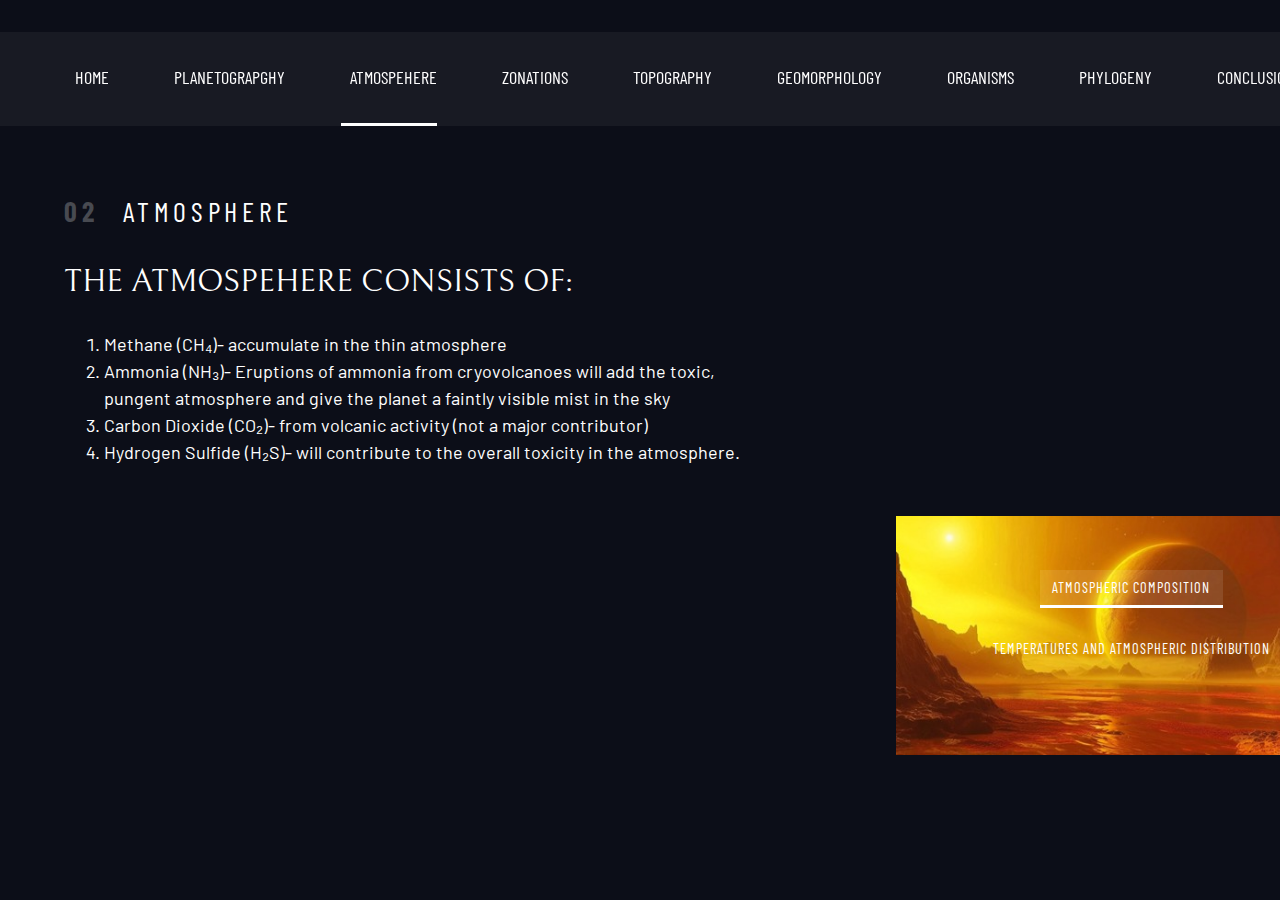
==== atmosphere.html @ d51cd340 "Final Commit" ====
<!DOCTYPE html>
<html lang="en">
<head><link rel="stylesheet" href="https://cdnjs.cloudflare.com/ajax/libs/normalize/8.0.1/normalize.css">
  <meta charset="UTF-8">
  <meta name="viewport" content="width=device-width, initial-scale=1.0">

  <link rel="icon" type="image/png" sizes="32x32" href="./assets/favicon-32x32.png">
  <!-- Google fonts -->
  <link rel="preconnect" href="https://fonts.googleapis.com">
  <link rel="preconnect" href="https://fonts.gstatic.com" crossorigin>
  <link href="https://fonts.googleapis.com/css2?family=Barlow+Condensed:wght@400;700&family=Bellefair&family=Barlow:wght@400;700&display=swap"
      rel="stylesheet">
      
  <!-- Our custom CSS -->
  <link rel="stylesheet" href="index.css">
  <title>Frontend Mentor | Space tourism website</title>
  <script src="navigation.js" defer></script>
  <script src="tabs.js" defer></script>
</head>

<body class="destination">
  <a class="skip-to-content" href="#main">Skip to content</a>
  <header class="primary-header flex">
    <!-- <div>
      <img src="./assets/shared/logo.svg" alt="space tourism logo" class="logo">
    </div> -->
    <button class="mobile-nav-toggle" aria-controls="primary-navigation"><span class="sr-only" aria-expanded="false">Menu</span></button>
    <nav>
        <ul id="primary-navigation" data-visible="false" class="primary-navigation underline-indicators flex">
          <li><a class="ff-sans-cond uppercase text-white letter-spacing-0" href="index.html"><span aria-hidden="true"></span>Home</a></li>
          <li><a class="ff-sans-cond uppercase text-white letter-spacing-0" href="planetography.html"><span aria-hidden="true"></span>Planetograpghy</a></li>
          <li class="active"><a class="ff-sans-cond uppercase text-white letter-spacing-0" href="atmosphere.html"><span aria-hidden="true"></span>Atmospehere</a></li>
          <li><a class="ff-sans-cond uppercase text-white letter-spacing-0" href="zonation.html"><span aria-hidden="true"></span>Zonations</a></li>
          <li><a class="ff-sans-cond uppercase text-white letter-spacing-0" href="topography.html"><span aria-hidden="true"></span>Topography</a></li>
          <li><a class="ff-sans-cond uppercase text-white letter-spacing-0" href="geomorphology.html"><span aria-hidden="true"></span>Geomorphology</a></li>
          <li><a class="ff-sans-cond uppercase text-white letter-spacing-0" href="organisms.html"><span aria-hidden="true"></span>Organisms</a></li>
          <li><a class="ff-sans-cond uppercase text-white letter-spacing-0" href="phylogeny.html"><span aria-hidden="true"></span>Phylogeny</a></li>
          <li><a class="ff-sans-cond uppercase text-white letter-spacing-0" href="conclusion.html"><span aria-hidden="true"></span>Conclusion</a>  
        </ul>
    </nav>
  </header>
  
  <main id="main" class="grid-container grid-container--destination flow">
    <h1 class="numbered-title"><span aria-hidden="true">02</span> ATMOSPHERE</h1>
    
    <picture id="moon-image">
      <source srcset="assets/destination/atmosphere.jpeg" type="image/jpeg">
      <img src="assets/destination/atmosphere.jpeg" alt="the moon">
    </picture>
    <picture hidden id="mars-image">
      <source srcset="assets/destination/atmosphere.jpeg" type="image/jpeg">
      <img src="assets/destination/atmosphere.jpeg" alt="the planet mars">
    </picture>
    <picture hidden id="europa-image">
      <source srcset="assets/destination/image-europa.webp" type="image/webp">
      <img src="assets/destination/image-europa.png" alt="the planet europa">
    </picture>
    <picture hidden id="titan-image">
      <source srcset="assets/destination/image-titan.webp" type="image/webp">
      <img src="assets/destination/image-titan.png" alt="the moon titan">
    </picture>
    <picture classs = "nebula-image" hidden id="carina-image">
      <img src="assets/destination/jwst-carina-nebula.jpg" alt="carina">
    </picture>
    
    
    <div class="tab-list underline-indicators flex" role="tablist" aria-label="destination list">
        <button aria-selected="true" role="tab" aria-controls="moon-tab" class="uppercase ff-sans-cond text-accent letter-spacing-2" tabindex="0" data-image="moon-image">Atmospheric Composition</button>
        <button aria-selected="false" role="tab" aria-controls="mars-tab" class="uppercase ff-sans-cond text-accent letter-spacing-2" tabindex="-1" data-image="mars-image">Temperatures and Atmospheric Distribution</button>
       <!-- <button aria-selected="false" role="tab" aria-controls="europa-tab" class="uppercase ff-sans-cond text-accent letter-spacing-2" tabindex="-1" data-image="europa-image">Europa</button>
        <button aria-selected="false" role="tab" aria-controls="titan-tab" class="uppercase ff-sans-cond text-accent letter-spacing-2" tabindex="-1" data-image="titan-image">Titan</button>
        <button aria-selected="false" role="tab" aria-controls="carina-tab" class="uppercase ff-sans-cond text-accent letter-spacing-2" tabindex="-1" data-image="carina-image">Carina</button>
        -->
    </div>

    <!-- The moon -->
    <article class="destination-info flow" id="moon-tab" tabindex="0" role="tabpanel">
      <h2 class="fs-600 uppercase ff-serif">The Atmospehere Consists of:</h2>

      <!-- <p>See our planet as you’ve never seen it before. A perfect relaxing trip away to help 
      regain perspective and come back refreshed. While you’re there, take in some history 
      by visiting the Luna 2 and Apollo 11 landing sites.</p> -->
      <ol>
        <li>Methane (CH₄)- accumulate in the thin atmosphere </li>
        <li>Ammonia (NH₃)- Eruptions of ammonia from cryovolcanoes will add the toxic, pungent atmosphere and give the planet a faintly visible mist in the sky</li>
        <li>Carbon Dioxide (CO₂)- from volcanic activity (not a major contributor)</li>
        <li>Hydrogen Sulfide (H₂S)- will contribute to the overall toxicity in the atmosphere. </li>
       </ol>
     <!-- <div class="destination-meta flex">
        <div>
          <h3 class="text-accent fs-200 uppercase">Avg. distance</h3>
          <p class="ff-serif uppercase">384,400 km</p>
        </div>
        <div>
          <h3 class="text-accent fs-200 uppercase">Est. travel time</h3>
          <p class="ff-serif uppercase">3 days</p>
        </div>
      </div>-->
    </article>
    
    <!-- Mars -->
    <article hidden class="destination-info flow" id="mars-tab" tabindex="0"  role="tabpanel">
      <h2 class="fs-500 uppercase ff-serif">Temperatures and distribution of atmosphere around the planet:</h2>

      <p>The atmosphere is thick and dense near the poles of the planet and it is comparatively thinner near the equator. Near the equator, the air currents are sluggish due to the planet’s low heat energy that leads to stagnant regions where toxic gasses can accumulate near the surface. The temperatures here are near 200 Celsius in the atmosphere. Near the poles, thick fogs and icy winds whip across the frozen oceans and snowstorms are frequent. Temperatures in the North pole are between -5 to 5 Celsius and in the South pole are between 0-2 Celsius.</p>
      
      <!--<div class="destination-meta flex">
        <div>
          <h3 class="text-accent fs-200 uppercase">Avg. distance</h3>
          <p class="ff-serif uppercase">225 mil. km</p>
        </div>
        <div>
          <h3 class="text-accent fs-200 uppercase">Est. travel time</h3>
          <p class="ff-serif uppercase">9 months</p>
        </div>
      </div> -->
    </article>
    
    <!-- Europa -->
    <article hidden class="destination-info flow" id="europa-tab" tabindex="0"  role="tabpanel">
      <h2 class="fs-800 uppercase ff-serif">Europa</h2>

      <p>The smallest of the four Galilean moons orbiting Jupiter, Europa is a 
  winter lover’s dream. With an icy surface, it’s perfect for a bit of 
  ice skating, curling, hockey, or simple relaxation in your snug 
  wintery cabin.</p>
      <div class="destination-meta flex">
        <div>
          <h3 class="text-accent fs-200 uppercase">Avg. distance</h3>
          <p class="ff-serif uppercase">628 mil. km</p>
        </div>
        <div>
          <h3 class="text-accent fs-200 uppercase">Est. travel time</h3>
          <p class="ff-serif uppercase">3 years</p>
        </div>
      </div>
    </article>
    
    <!-- Titan -->
    <article hidden class="destination-info flow" id="titan-tab" tabindex="0"  role="tabpanel">
      <h2 class="fs-800 uppercase ff-serif">Titan</h2>

      <p>The only moon known to have a dense atmosphere other than Earth, Titan 
  is a home away from home (just a few hundred degrees colder!). As a 
  bonus, you get striking views of the Rings of Saturn.</p>
      
      <div class="destination-meta flex">
        <div>
          <h3 class="text-accent fs-200 uppercase">Avg. distance</h3>
          <p class="ff-serif uppercase">1.6 bil. km</p>
        </div>
        <div>
          <h3 class="text-accent fs-200 uppercase">Est. travel time</h3>
          <p class="ff-serif uppercase">7 years</p>
        </div>
      </div>
    </article>

    <!-- Carina -->
    <article hidden class="destination-info flow" id="carina-tab" tabindex="0"  role="tabpanel">
      <h2 class="fs-800 uppercase ff-serif">Carina</h2>

      <p>The Carina Nebula itself was first observed from South Africa’s Cape of Good Hope. 
        Among the nebula’s many nicknames includes the Eta Argus Nebula, which references structures that English astronomer 
        James Dunlop and English astronomer John Herschel likened to the ship of the ancient Greek mythological hero Jason and his 
        team of argonauts.</p>
      
      <div class="destination-meta flex">
        <div>
          <h3 class="text-accent fs-200 uppercase">Avg. distance</h3>
          <p class="ff-serif uppercase">8500 Light years</p>
        </div>
        <div>
          <h3 class="text-accent fs-200 uppercase">Est. travel time</h3>
          <p class="ff-serif uppercase">forever</p>
        </div>
      </div>
      <h4>Wanna learn more about the Carina nebulae?</h4>
      <h2>Click here → <a class = "carina-link" href="http://theplanets.org/nebula-facts/carina-nebula/">Carina</a></h2>
      
    </article>

  </main>
  
<body>


  
</body>
</html>
---- index.css ----
/* ------------------------ */
/* Custom properties        */
/* ------------------------ */
:root {
    /* colors */
    --clr-dark: 230 35% 7%;
    --clr-light: 231 77% 90%;
    --clr-white: 0 0% 100%;
  
    /* font sizes */
    --fs-900: clamp(5rem, 8vw + 1rem, 9.375rem);
    --fs-800: 3.5rem;
    --fs-700: 1.5rem;
    --fs-600: 1rem;
    --fs-500: 1rem;
    --fs-400: 0.9375rem;
    --fs-300: 1rem;
    --fs-200: 0.875rem;
  
    /* font-families */
    --ff-serif: "Bellefair", serif;
    --ff-sans-cond: "Barlow Condensed", sans-serif;
    --ff-sans-normal: "Barlow", sans-serif;
  }
  
  @media (min-width: 35em) {
    :root {
      /* font sizes */
      --fs-800: 5rem;
      --fs-700: 2.5rem;
      --fs-600: 1.5rem;
      --fs-500: 1.25rem;
      --fs-400: 1rem;
    }
  }
  
  @media (min-width: 45em) {
    :root {
      /* font sizes */
      --fs-800: 6.25rem;
      --fs-700: 3.5rem;
      --fs-600: 2rem;
      --fs-500: 1.75rem;
      --fs-400: 1.125rem;
    }
  }
  
  /* ------------------------ */
  /* Reset                    */
  /* ------------------------ */
  
  /* https://piccalil.li/blog/a-modern-css-reset/ */
  
  /* Box sizing */
  *,
  *::before,
  *::after {
    box-sizing: border-box;
  }
  
  /* Reset margins */
  body,
  h1,
  h2,
  h3,
  h4,
  h5,
  p,
  figure,
  picture {
    margin: 0;
  }
  
  h1,
  h2,
  h3,
  h4,
  h5,
  h6,
  p {
    font-weight: 400;
  }
  
  /* set up the body */
  body {
    font-family: var(--ff-sans-normal);
    font-size: var(--fs-400);
    color: hsl(var(--clr-white));
    background-color: hsl(var(--clr-dark));
    line-height: 1.5;
    min-height: 100vh;
  
    display: grid;
    grid-template-rows: min-content 1fr;
  
    overflow-x: hidden;
  }
  
  /* make images easier to work with */
  img,
  picture {
    max-width: 100%;
    /* display: block; */ /* prevents the hidden attribute from working*/
  }
  
  img {
    display: block;
  }
  
  /* make forms easier to work with */
  input,
  button,
  textarea,
  select {
    font: inherit;
  }
  
  /* remove animation for people who've turned them off */
  @media (prefers-reduced-motion: reduce) {
    *,
    *::before,
    *::after {
      animation-duration: 0.01ms !important;
      animation-iteration-count: 1 !important;
      transition-duration: 0.01ms !important;
      scroll-behavior: auto !important;
    }
  }
  
  /* ------------------------ */
  /* Utility classes          */
  /* ------------------------ */
  
  /* general */
  
  .flex {
    display: flex;
    gap: var(--gap, 1rem);
  }
  
  .grid {
    display: grid;
    gap: var(--gap, 1rem);
  }
  
  .d-block {
    display: block;
  }
  
  .flow > *:where(:not(:first-child)) {
    margin-top: var(--flow-space, 1rem);
  }
  
  .flow--space-small {
    --flow-space: 0.5rem;
  }
  
  .container {
    padding-inline: 2em;
    margin-inline: auto;
    max-width: 80rem;
  }
  
  .sr-only {
    position: absolute;
    width: 1px;
    height: 1px;
    padding: 0;
    margin: -1px;
    overflow: hidden;
    clip: rect(0, 0, 0, 0);
    white-space: nowrap; /* added line */
    border: 0;
  }
  
  .skip-to-content {
    position: absolute;
    z-index: 9999;
    background: hsl(var(--clr-white));
    color: hsl(var(--clr-dark));
    padding: 0.5em 1em;
    margin-inline: auto;
    transform: translateY(-100%);
    transition: transform 250ms ease-in;
  }
  .skip-to-content:focus {
    transform: translateY(0);
  }
  
  /* colors */
  
  .bg-dark {
    background-color: hsl(var(--clr-dark));
  }
  .bg-accent {
    background-color: hsl(var(--clr-light));
  }
  .bg-white {
    background-color: hsl(var(--clr-white));
  }
  
  .text-dark {
    color: hsl(var(--clr-dark));
  }
  .text-accent {
    color: hsl(var(--clr-light));
  }
  .text-white {
    color: hsl(var(--clr-white));
  }
  
  /* typography */
  .ff-serif {
    font-family: var(--ff-serif);
  }
  .ff-sans-cond {
    font-family: var(--ff-sans-cond);
  }
  .ff-sans-normal {
    font-family: var(--ff-sans-normal);
  }
  
  .letter-spacing-1 {
    letter-spacing: 4.75px;
  }
  .letter-spacing-2 {
    letter-spacing: 2.7px;
  }
  .letter-spacing-3 {
    letter-spacing: 2.35px;
  }
  
  .uppercase {
    text-transform: uppercase;
  }
  
  .fs-900 {
    font-size: var(--fs-900);
  }
  .fs-800 {
    font-size: var(--fs-800);
  }
  .fs-700 {
    font-size: var(--fs-700);
  }
  .fs-600 {
    font-size: var(--fs-600);
  }
  .fs-500 {
    font-size: var(--fs-500);
  }
  .fs-400 {
    font-size: var(--fs-400);
  }
  .fs-300 {
    font-size: var(--fs-300);
  }
  .fs-200 {
    font-size: var(--fs-200);
  }
  
  .fs-900,
  .fs-800,
  .fs-700,
  .fs-600 {
    line-height: 1.1;
  }
  
  .numbered-title {
    font-family: var(--ff-sans-cond);
    font-size: var(--fs-500);
    text-transform: uppercase;
    letter-spacing: 4.72px;
  }
  .numbered-title span {
    margin-right: 0.5em;
    font-weight: 700;
    color: hsl(var(--clr-white) / 0.25);
  }
  
  /* ------------------------ */
  /* Components               */
  /* ------------------------ */
  
  .large-button {
    font-size: 2rem;
    position: relative;
    display: inline-grid;
    z-index: 1;
    place-items: center;
    padding: 0 2em;
    border-radius: 50%;
    aspect-ratio: 1;
    text-decoration: none;
  }
  
  .large-button::after {
    content: "";
    position: absolute;
    z-index: -1;
    inset: 0;
    background-color: hsl(var(--clr-white) / 0.25);
    border-radius: 50%;
    opacity: 0;
    transition: opacity 500ms linear, transform 750ms ease-in-out;
  }
  
  .large-button:hover::after,
  .large-button:focus::after {
    opacity: 1;
    transform: scale(1.5);
  }
  
  /* primary-header */
  
  .logo {
    margin: 1.5rem clamp(1.5rem, 5vw, 3.5rem);
  }
  
  .primary-header {
    justify-content: space-between;
    align-items: center;
  }
  
  .primary-navigation {
    --gap: clamp(1.5rem, 5vw, 3.5rem);
    --underline-gap: 2rem;
    list-style: none;
    margin: 0;
    padding: 0;
    background-color: hsl(var(--clr-dark) / 0.95);
  }
  
  @supports (backdrop-filter: blur(1rem)) {
    .primary-navigation {
      background-color: hsl(var(--clr-white) / 0.05);
      backdrop-filter: blur(1.5rem);
    }
  }
  
  .primary-navigation a {
    text-decoration: none;
  }
  
  .primary-navigation a > span {
    margin-right: 0.5em;
    font-weight: 700;
  }
  
  .mobile-nav-toggle {
    display: none;
  }
  
  @media (max-width: 35rem) {
    .primary-navigation {
      --underline-gap: 0.5rem;
      position: fixed;
      z-index: 1000;
      inset: 0 0 0 30%;
      padding: min(20rem, 15vh) 0 min(20rem, 15vh) 2rem;
      flex-direction: column;
      transform: translateX(100%);
      transition: transform 250ms ease-in-out;
    }
  
    .primary-navigation[data-visible="true"] {
      transform: translateX(0);
    }
  
    .primary-navigation.underline-indicators > * {
      border: 0;
      border-right: 0.2rem solid hsl(var(--clr-white) / 0);
    }
  
    .primary-navigation.underline-indicators > *:hover,
    .primary-navigation.underline-indicators > *:focus {
      border: 0;
      border-right: 0.2rem solid hsl(var(--clr-white) / 0.5);
    }
    .primary-navigation.underline-indicators > .active {
      border: 0;
      border-right: 0.2rem solid hsl(var(--clr-white) / 1);
    }
  
    .mobile-nav-toggle {
      display: block;
      position: absolute;
      z-index: 2000;
      right: 1rem;
      top: 2rem;
      background: transparent;
      background-image: url(./assets/shared/icon-hamburger.svg);
      background-repeat: no-repeat;
      background-position: center;
      width: 1.5rem;
      aspect-ratio: 1;
      border: 0;
    }
  
    .mobile-nav-toggle[aria-expanded="true"] {
      background-image: url(./assets/shared/icon-close.svg);
    }
  
    .mobile-nav-toggle:focus-visible {
      outline: 5px solid white;
      outline-offset: 5px;
    }
  }
  
  @media (min-width: 35rem) {
    .primary-navigation {
      padding-inline: clamp(3rem, 7vw, 7rem);
    }
  }
  
  @media (min-width: 35rem) and (max-width: 44.999rem) {
    /*I set the padding to be close to resembling the laptop version. I viewed the website at 561 x 658 pixels. Phillip Andrews*/
    nav #primary-navigation {
      padding-left: 30px;
      padding-top: -5px;
      padding-bottom: -5px;
    }
    .primary-navigation a > span {
      display: none;
    }
  }
  
  @media (min-width: 45rem) {
    .primary-header::after {
      content: "";
      display: block;
      position: relative;
      height: 1px;
      width: 100%;
      margin-right: -2.5rem;
      background: hsl(var(--clr-white) / 0.25);
      order: 1;
    }
  
    nav {
      order: 2;
    }
  
    .primary-navigation {
      margin-block: 2rem;
    }
  }
  
  .underline-indicators > * {
    cursor: pointer;
    background-color: transparent;
    padding: var(--underline-gap, 0.5rem) 0;
    border: 0;
    border-bottom: 0.2rem solid hsl(var(--clr-white) / 0);
  }
  .underline-indicators > *:hover .underline-indicators > *:focus {
    border-color: hsl(var(--clr-white) / 0.5);
  }
  .underline-indicators > .active,
  .underline-indicators > [aria-selected="true"] {
    color: hsl(var(--clr-white) / 1);
    border-color: hsl(var(--clr-white) / 1);
  }
  
  .tab-list {
    --gap: 2rem;
  }
  
  .dot-indicators > * {
    cursor: pointer;
    border: 0;
    border-radius: 50%;
    padding: 0;
    width: 1rem;
    height: 1rem;
    background-color: hsl(var(--clr-white) / 0.2);
  }
  .dot-indicators > *:hover,
  .dot-indicators > *:focus {
    background-color: hsl(var(--clr-white) / 0.5);
  }
  .dot-indicators > [aria-selected="true"] {
    background-color: hsl(var(--clr-white) / 1);
  }
  
  .number-indicators > * {
    cursor: pointer;
    display: grid;
    place-items: center;
    background-color: hsl(var(--clr-dark));
    color: hsl(var(--clr-white));
    font-family: var(--ff-serif);
    width: 3em;
    height: 3em;
    border: 1px solid hsl(var(--clr-white) / 0.2);
    border-radius: 50%;
  }
  .number-indicators > *:hover,
  .number-indicators > *:focus {
    border: 1px solid hsl(var(--clr-white));
  }
  .number-indicators > [aria-selected="true"] {
    background-color: hsl(var(--clr-white));
    color: hsl(var(--clr-dark));
  }
  
  /* ------------------------ */
  /* Page specific background */
  /* ------------------------ */
  body {
    background-size: cover;
    background-position: bottom center;
  }
  
  /* home */
  
  .home {
    background-image: url(./assets/home/background-home-mobile.jpg); 
  }
  
  @media (min-width: 35rem) {
    .home {
      background-position: center center;
      background-image: url(./assets/home/background-home-tablet.jpg);
    }
  }
  
  @media (min-width: 45rem) {
    .home {
      background-image: url(./assets/home/background-home-desktop.jpg); 
    }
  }
  
  /* destination */
  
  .destination {
    background-image: url(./assets/destination/background-destination-mobile.jpg);
  }
  
  @media (min-width: 35rem) {
    .destination {
      background-image: url(./assets/destination/background-destination-tablet.jpg);
    }
  }
  
  @media (min-width: 45rem) {
    .destination {
      background-image: url(./assets/destination/background-destination-desktop.jpg);
    }
  }
  
  /* crew */
  
  .crew {
    background-image: url(./assets/crew/background-crew-mobile.jpg);
  }
  
  @media (min-width: 35rem) {
    .crew {
      background-image: url(./assets/crew/background-crew-tablet.jpg);
    }
  }
  
  @media (min-width: 45rem) {
    .crew {
      background-image: url(./assets/crew/background-crew-desktop.jpg);
    }
  }
  
  /* technology */
  
  .technology {
    background-image: url(./assets/technology/background-technology-mobile.jpg);
  }
  
  @media (min-width: 35rem) {
    .technology {
      background-image: url(./assets/technology/background-technology-tablet.jpg);
    }
  }
  
  @media (min-width: 45rem) {
    .technology {
      background-image: url(./assets/technology/background-technology-desktop.jpg);
    }
  }

  .copyright{
    padding-top: 45%;
    margin-top: 65%;
  }
  
  /* ------------------------ */
  /* Layout                   */
  /* ------------------------ */
  
  .grid-container {
    text-align: center;
    display: grid;
    place-items: center;
    padding-inline: 1rem;
    padding-bottom: 4rem;
  }
  
  .grid-container p:not([class]) {
    max-width: 50ch;
  }
  
  .numbered-title {
    grid-area: title;
  }
  
  /* destination layout */
  
  .grid-container--destination {
    --flow-space: 2rem;
    grid-template-areas:
      "title"
      "image"
      "tabs"
      "content";
  }
  
  .grid-container--destination > picture {
    grid-area: image;
    max-width: 60%;
    align-self: start;
  }
  
  .grid-container--destination > .tab-list {
    grid-area: tabs;
  }
  
  .grid-container--destination > .destination-info {
    grid-area: content;
  }
  
  .destination-meta {
    flex-direction: column;
    border-top: 1px solid hsl(var(--clr-white) / 0.1);
    padding-top: 2.5rem;
    margin-top: 2.5rem;
  }
  .destination-meta p {
    font-size: 1.75rem;
  }
  
  /* crew layout */
  
  .grid-container--crew {
    --flow-space: 2rem;
    grid-template-areas:
      "title"
      "image"
      "dots"
      "content";
  }
  
  .grid-container--crew > picture {
    grid-area: image;
    max-width: 60%;
    border-bottom: 1px solid hsl(var(--clr-white) / 0.1);
  }
  
  .grid-container--crew > .dot-indicators {
    grid-area: dots;
  }
  
  .grid-container--crew > .crew-details {
    grid-area: content;
  }
  
  .crew-details h2 {
    color: hsl(var(--clr-white) / 0.5);
  }
  
  /* technology layout */
  .grid-container--technology {
    --flow-space: 0.5rem;
    padding-inline: 0;
    grid-template-areas:
      "title"
      "image"
      "numbers"
      "content";
  }
  
  .grid-container--technology > picture {
    grid-area: image;
  }
  
  .grid-container--technology > .number-indicators {
    grid-area: numbers;
  }
  
  .grid-container--technology > .technology-details {
    padding-inline: 1rem;
    max-width: 50ch;
    grid-area: content;
  }
  
  @media (min-width: 35rem) {
    .numbered-title {
      justify-self: start;
      margin-top: 2rem;
    }
  
    .destination-meta {
      flex-direction: row;
      justify-content: space-evenly;
    }
  
    .grid-container--crew {
      padding-bottom: 0;
      grid-template-areas:
        "title"
        "content"
        "dots"
        "image";
    }
  
    .grid-container--technology > .numbered-title {
      padding-inline: 1rem;
    }
  }
  
  @media (min-width: 45em) {
    .grid-container {
      text-align: left;
      column-gap: var(--container-gap, 2rem);
      grid-template-columns: minmax(1rem, 1fr) repeat(2, minmax(0, 40rem)) minmax(
          1rem,
          1fr
        );
    }
  
    .grid-container--home {
      padding-bottom: max(6rem, 20vh);
      align-items: end;
    }
    .grid-container--home > *:first-child {
      grid-column: 2;
    }
    .grid-container--home > *:last-child {
      grid-column: 3;
    }
  
    .grid-container--destination {
      justify-items: start;
      align-content: start;
      grid-template-areas:
        ". title title ."
        ". image tabs ."
        ". image content .";
    }
  
    .grid-container--destination > picture {
      max-width: 90%;
    }
  
    .destination-meta {
      --gap: min(6vw, 6rem);
      justify-content: start;
    }
  
    .grid-container--crew {
      --container-gap: 5rem;
      justify-items: start;
      align-content: start;
      align-content: center;
      grid-template-columns: minmax(1rem, 1fr) minmax(0, 37rem) minmax(0, 23rem) minmax(
          1rem,
          1fr
        );
      grid-template-areas:
        ".  title  title ."
        ". content image ."
        ".  dots   image .";
    }
  
    .grid-container--crew > picture {
      grid-column: span 2;
      align-self: end;
      justify-self: center;
      max-width: 90%;
    }
  
    .grid-container--technology {
      grid-template-columns: minmax(1rem, 1fr) 4rem repeat(2, minmax(0, 35rem));
      grid-template-areas:
        ". title title title"
        ". numbers content image";
    }
  
    .grid-container--technology > .number-indicators {
      --gap: 2rem;
      display: flex;
      flex-direction: column;
    }
    .grid-container--technology > .number-indicators > * {
      font-size: var(--fs-600);
      width: 5rem;
      height: 5rem;
    }
  
    .grid-container--technology > picture {
      justify-self: end;
    }
  }

  .primary-navigation {
    display: none;
  }

  .primary-navigation[data-visible="true"] {
    display: flex;
    flex-direction: column;
  }

  .menu-toggle {
    display: block;
    background: none;
    border: none;
    color: white;
    font-size: 1rem;
    cursor: pointer;
    padding: 1rem;
  }

  @media (min-width: 35em) {
    .menu-toggle {
      display: none;
    }

    .primary-navigation {
      display: flex;
    }
  }

.tab-list {
  display: flex;
  flex-wrap: wrap;
  justify-content: center;
  gap: 0.5rem;
  margin-bottom: 2rem;
}

.tab-list button {
  background: none;
  border: none;
  color: #fff;
  font-family: 'Barlow Condensed', sans-serif;
  font-size: 0.9rem;
  text-transform: uppercase;
  letter-spacing: 1px;
  cursor: pointer;
  padding: 0.4rem 0.8rem;
  border-bottom: 3px solid transparent;
  transition: border-color 0.3s ease, background-color 0.3s ease;
}

.tab-list button[aria-selected="true"] {
  border-bottom-color: #fff;
  background-color: rgba(255, 255, 255, 0.1);
}

.tab-list button:hover {
  background-color: rgba(255, 255, 255, 0.05);
}

.organism-details {
  text-align: center;
}

@media (max-width: 768px) {
  .tab-list {
    flex-direction: column;
    align-items: center;
  }
  
  .tab-list button {
    width: 100%;
    max-width: 300px;
  }
}

/* Add this to your existing CSS */
.tab-list {
  flex-wrap: wrap;
  justify-content: center;
}

.tab-list > * {
  flex: 0 1 auto;
  margin: 0.5rem;
}

@media (max-width: 35rem) {
  .tab-list {
    flex-direction: column;
    align-items: center;
  }
  
  .tab-list > * {
    width: 100%;
    max-width: 10rem;
  }
}

/* ... other responsive styles ... */

/* Add this to your existing CSS */
.video-container {
  width: 100%;
  max-width: 600px; /* Adjust as needed */
  margin: 0 auto;
}

.video-container video {
  width: 100%;
  height: auto;
}

/* Add this to your existing CSS if it's not already there */
.video-container {
  display: flex;
  justify-content: absolute;
  align-items: center;
  margin-bottom: 2rem;
}

.video-container video {
  max-width: 100%;
  height: auto;
  max-height: 70vh; /* Adjust this value as needed */
}

@media (min-width: 45em) {
  .grid-container--destination {
    grid-template-areas:
      '. title title .'
      '. video video .'
      '. content content .';
  }

  .numbered-title {
    grid-area: title;
  }

  .video-container {
    grid-area: video;
  }

  .destination-info {
    grid-area: content;
  }
}

.conclusion {
  background-size: cover;
  background-position: bottom center;
}

.grid-container--conclusion {
  --flow-space: 2rem;
  grid-template-areas:
    'title'
    'video'
    'content';
}

.numbered-title {
  grid-area: title;
}

.video-container {
  grid-area: video;
  display: flex;
  justify-content: center;
  align-items: center;
  height: 100%;
  padding: 2rem 0;
}

.video-container video {
  max-width: 100%;
  max-height: 70vh;
}

.conclusion-info {
  grid-area: content;
}

@media (min-width: 45em) {
  .grid-container--conclusion {
    grid-template-columns: minmax(1rem, 1fr) minmax(0, 55rem) minmax(1rem, 1fr);
    grid-template-areas:
      '. title .'
      '. video .'
      '. content .';
  }
}

@media (min-width: 65em) {
  .grid-container--conclusion {
    grid-template-areas:
      '. title .'
      '. video .'
      '. content .';
  }
}
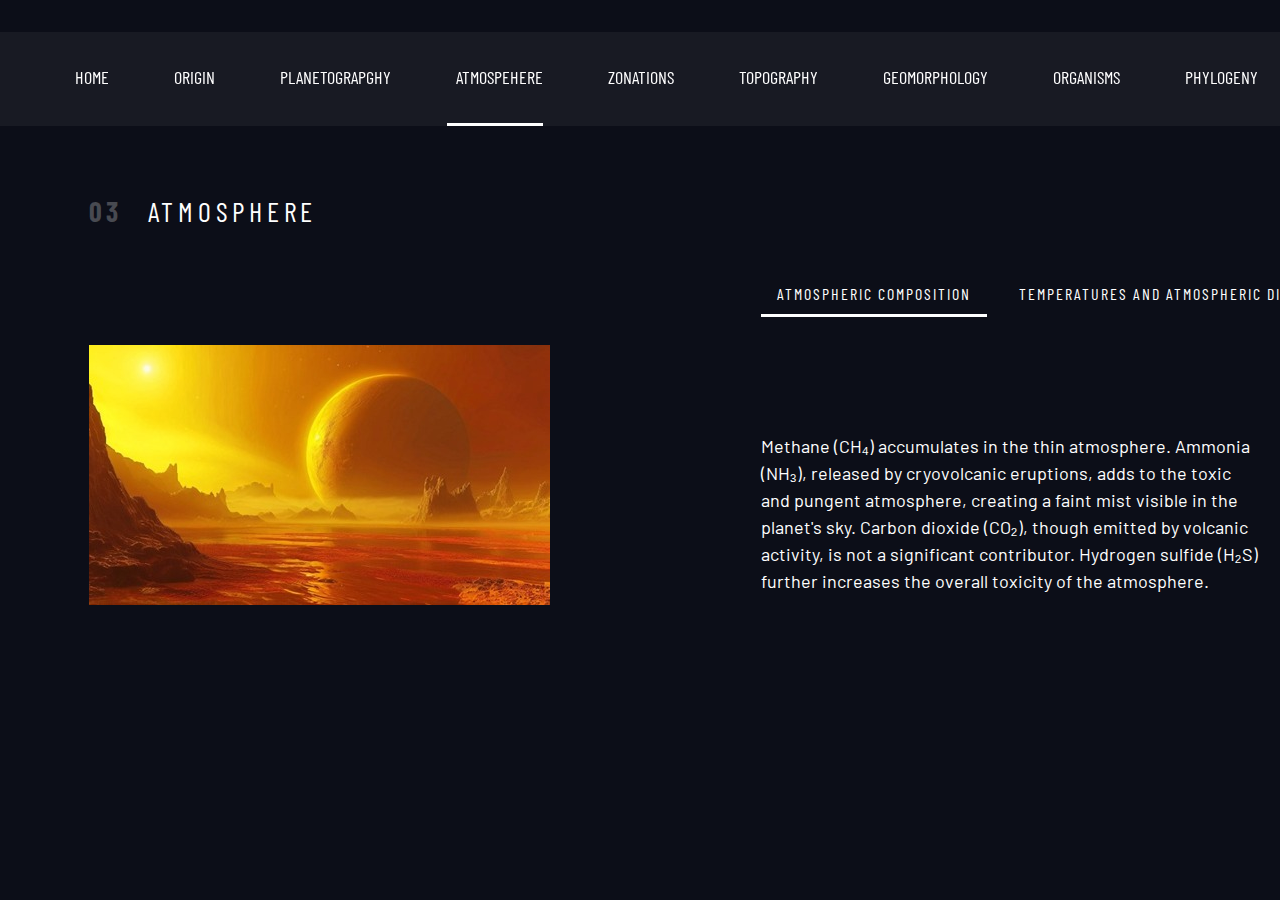
==== commit f7e82c74: "New version" ====
--- a/atmosphere.html
+++ b/atmosphere.html
@@ -13,7 +13,7 @@
       
   <!-- Our custom CSS -->
   <link rel="stylesheet" href="index.css">
-  <title>Frontend Mentor | Space tourism website</title>
+  <title>Beyond | Sunlight</title>
   <script src="navigation.js" defer></script>
   <script src="tabs.js" defer></script>
 </head>
@@ -28,6 +28,7 @@
     <nav>
         <ul id="primary-navigation" data-visible="false" class="primary-navigation underline-indicators flex">
           <li><a class="ff-sans-cond uppercase text-white letter-spacing-0" href="index.html"><span aria-hidden="true"></span>Home</a></li>
+          <li><a class="ff-sans-cond uppercase text-white letter-spacing-0" href="origin.html"><span aria-hidden="true"></span>Origin</a></li>
           <li><a class="ff-sans-cond uppercase text-white letter-spacing-0" href="planetography.html"><span aria-hidden="true"></span>Planetograpghy</a></li>
           <li class="active"><a class="ff-sans-cond uppercase text-white letter-spacing-0" href="atmosphere.html"><span aria-hidden="true"></span>Atmospehere</a></li>
           <li><a class="ff-sans-cond uppercase text-white letter-spacing-0" href="zonation.html"><span aria-hidden="true"></span>Zonations</a></li>
@@ -41,14 +42,14 @@
   </header>
   
   <main id="main" class="grid-container grid-container--destination flow">
-    <h1 class="numbered-title"><span aria-hidden="true">02</span> ATMOSPHERE</h1>
+    <h1 class="numbered-title"><span aria-hidden="true">03</span> ATMOSPHERE</h1>
     
     <picture id="moon-image">
-      <source srcset="assets/destination/atmosphere.jpeg" type="image/jpeg">
+      <br> <br> <br> <source srcset="assets/destination/atmosphere.jpeg" type="image/jpeg">
       <img src="assets/destination/atmosphere.jpeg" alt="the moon">
     </picture>
     <picture hidden id="mars-image">
-      <source srcset="assets/destination/atmosphere.jpeg" type="image/jpeg">
+      <br> <br> <br> <source srcset="assets/destination/atmosphere.jpeg" type="image/jpeg">
       <img src="assets/destination/atmosphere.jpeg" alt="the planet mars">
     </picture>
     <picture hidden id="europa-image">
@@ -75,17 +76,14 @@
 
     <!-- The moon -->
     <article class="destination-info flow" id="moon-tab" tabindex="0" role="tabpanel">
-      <h2 class="fs-600 uppercase ff-serif">The Atmospehere Consists of:</h2>
+      <h2 class="fs-600 uppercase ff-serif"></h2>
 
       <!-- <p>See our planet as you’ve never seen it before. A perfect relaxing trip away to help 
       regain perspective and come back refreshed. While you’re there, take in some history 
       by visiting the Luna 2 and Apollo 11 landing sites.</p> -->
-      <ol>
-        <li>Methane (CH₄)- accumulate in the thin atmosphere </li>
-        <li>Ammonia (NH₃)- Eruptions of ammonia from cryovolcanoes will add the toxic, pungent atmosphere and give the planet a faintly visible mist in the sky</li>
-        <li>Carbon Dioxide (CO₂)- from volcanic activity (not a major contributor)</li>
-        <li>Hydrogen Sulfide (H₂S)- will contribute to the overall toxicity in the atmosphere. </li>
-       </ol>
+      <p>
+        Methane (CH₄) accumulates in the thin atmosphere. Ammonia (NH₃), released by cryovolcanic eruptions, adds to the toxic and pungent atmosphere, creating a faint mist visible in the planet's sky. Carbon dioxide (CO₂), though emitted by volcanic activity, is not a significant contributor. Hydrogen sulfide (H₂S) further increases the overall toxicity of the atmosphere.
+      </p>
      <!-- <div class="destination-meta flex">
         <div>
           <h3 class="text-accent fs-200 uppercase">Avg. distance</h3>
@@ -100,9 +98,9 @@
     
     <!-- Mars -->
     <article hidden class="destination-info flow" id="mars-tab" tabindex="0"  role="tabpanel">
-      <h2 class="fs-500 uppercase ff-serif">Temperatures and distribution of atmosphere around the planet:</h2>
+      <h2 class="fs-500 uppercase ff-serif"></h2>
 
-      <p>The atmosphere is thick and dense near the poles of the planet and it is comparatively thinner near the equator. Near the equator, the air currents are sluggish due to the planet’s low heat energy that leads to stagnant regions where toxic gasses can accumulate near the surface. The temperatures here are near 200 Celsius in the atmosphere. Near the poles, thick fogs and icy winds whip across the frozen oceans and snowstorms are frequent. Temperatures in the North pole are between -5 to 5 Celsius and in the South pole are between 0-2 Celsius.</p>
+      <p>Atmospheric temperatures and distribution across the planet vary significantly. The atmosphere is thick and dense near the poles, while it becomes comparatively thinner toward the equator. Around the equator, sluggish air currents result from the planet's low heat energy, creating stagnant zones where toxic gases can accumulate near the surface. Temperatures in this region reach around 200°C. At the poles, thick fogs and icy winds sweep across frozen oceans, with frequent snowstorms. Temperatures at the North Pole range from -5°C to 5°C, while the South Pole experiences temperatures between 0°C and 2°C.</p>
       
       <!--<div class="destination-meta flex">
         <div>
--- a/index.css
+++ b/index.css
@@ -288,7 +288,7 @@
     display: inline-grid;
     z-index: 1;
     place-items: center;
-    padding: 0 2em;
+    padding: 0 1em;
     border-radius: 50%;
     aspect-ratio: 1;
     text-decoration: none;
@@ -515,19 +515,22 @@
   /* home */
   
   .home {
-    background-image: url(./assets/home/background-home-mobile.jpg); 
+    /*background-image: url(./assets/home/background-home-mobile.jpg);*/
+    background-image: url(./assets/home/home2.jpeg);
   }
   
   @media (min-width: 35rem) {
     .home {
       background-position: center center;
-      background-image: url(./assets/home/background-home-tablet.jpg);
-    }
-  }
-  
-  @media (min-width: 45rem) {
+      background-image: url(./assets/home/home2.jpeg);
+    }
+  }
+  
+  @media (min-width: 35rem) {
     .home {
-      background-image: url(./assets/home/background-home-desktop.jpg); 
+     background-image: url(./assets/home/home2.jpeg);
+     /* background-image: url(./assets/home/home1.jpeg); */
+      /*background-image: url(./assets/home/background-home-desktop.jpg);*/
     }
   }
   
@@ -595,7 +598,7 @@
   /* ------------------------ */
   
   .grid-container {
-    text-align: center;
+    text-align: left;
     display: grid;
     place-items: center;
     padding-inline: 1rem;
@@ -726,7 +729,7 @@
   
   @media (min-width: 45em) {
     .grid-container {
-      text-align: left;
+      text-align: absolute;
       column-gap: var(--container-gap, 2rem);
       grid-template-columns: minmax(1rem, 1fr) repeat(2, minmax(0, 40rem)) minmax(
           1rem,
@@ -736,7 +739,7 @@
   
     .grid-container--home {
       padding-bottom: max(6rem, 20vh);
-      align-items: end;
+      align-items: absolute;
     }
     .grid-container--home > *:first-child {
       grid-column: 2;
@@ -747,6 +750,7 @@
   
     .grid-container--destination {
       justify-items: start;
+      align-content: start;
       align-content: start;
       grid-template-areas:
         ". title title ."
@@ -841,7 +845,7 @@
   display: flex;
   flex-wrap: wrap;
   justify-content: center;
-  gap: 0.5rem;
+  gap: 1rem;
   margin-bottom: 2rem;
 }
 
@@ -850,22 +854,17 @@
   border: none;
   color: #fff;
   font-family: 'Barlow Condensed', sans-serif;
-  font-size: 0.9rem;
+  font-size: 1rem;
   text-transform: uppercase;
-  letter-spacing: 1px;
+  letter-spacing: 2px;
   cursor: pointer;
-  padding: 0.4rem 0.8rem;
+  padding: 0.5rem 1rem;
   border-bottom: 3px solid transparent;
-  transition: border-color 0.3s ease, background-color 0.3s ease;
+  transition: border-color 0.3s ease;
 }
 
 .tab-list button[aria-selected="true"] {
   border-bottom-color: #fff;
-  background-color: rgba(255, 255, 255, 0.1);
-}
-
-.tab-list button:hover {
-  background-color: rgba(255, 255, 255, 0.05);
 }
 
 .organism-details {
@@ -883,78 +882,7 @@
     max-width: 300px;
   }
 }
-
-/* Add this to your existing CSS */
-.tab-list {
-  flex-wrap: wrap;
-  justify-content: center;
-}
-
-.tab-list > * {
-  flex: 0 1 auto;
-  margin: 0.5rem;
-}
-
-@media (max-width: 35rem) {
-  .tab-list {
-    flex-direction: column;
-    align-items: center;
-  }
-  
-  .tab-list > * {
-    width: 100%;
-    max-width: 10rem;
-  }
-}
-
-/* ... other responsive styles ... */
-
-/* Add this to your existing CSS */
-.video-container {
-  width: 100%;
-  max-width: 600px; /* Adjust as needed */
-  margin: 0 auto;
-}
-
-.video-container video {
-  width: 100%;
-  height: auto;
-}
-
-/* Add this to your existing CSS if it's not already there */
-.video-container {
-  display: flex;
-  justify-content: absolute;
-  align-items: center;
-  margin-bottom: 2rem;
-}
-
-.video-container video {
-  max-width: 100%;
-  height: auto;
-  max-height: 70vh; /* Adjust this value as needed */
-}
-
-@media (min-width: 45em) {
-  .grid-container--destination {
-    grid-template-areas:
-      '. title title .'
-      '. video video .'
-      '. content content .';
-  }
-
-  .numbered-title {
-    grid-area: title;
-  }
-
-  .video-container {
-    grid-area: video;
-  }
-
-  .destination-info {
-    grid-area: content;
-  }
-}
+/* Existing styles... */
 
 .conclusion {
   background-size: cover;
@@ -1008,4 +936,5 @@
       '. video .'
       '. content .';
   }
-}+}
+/* ... other responsive styles ... */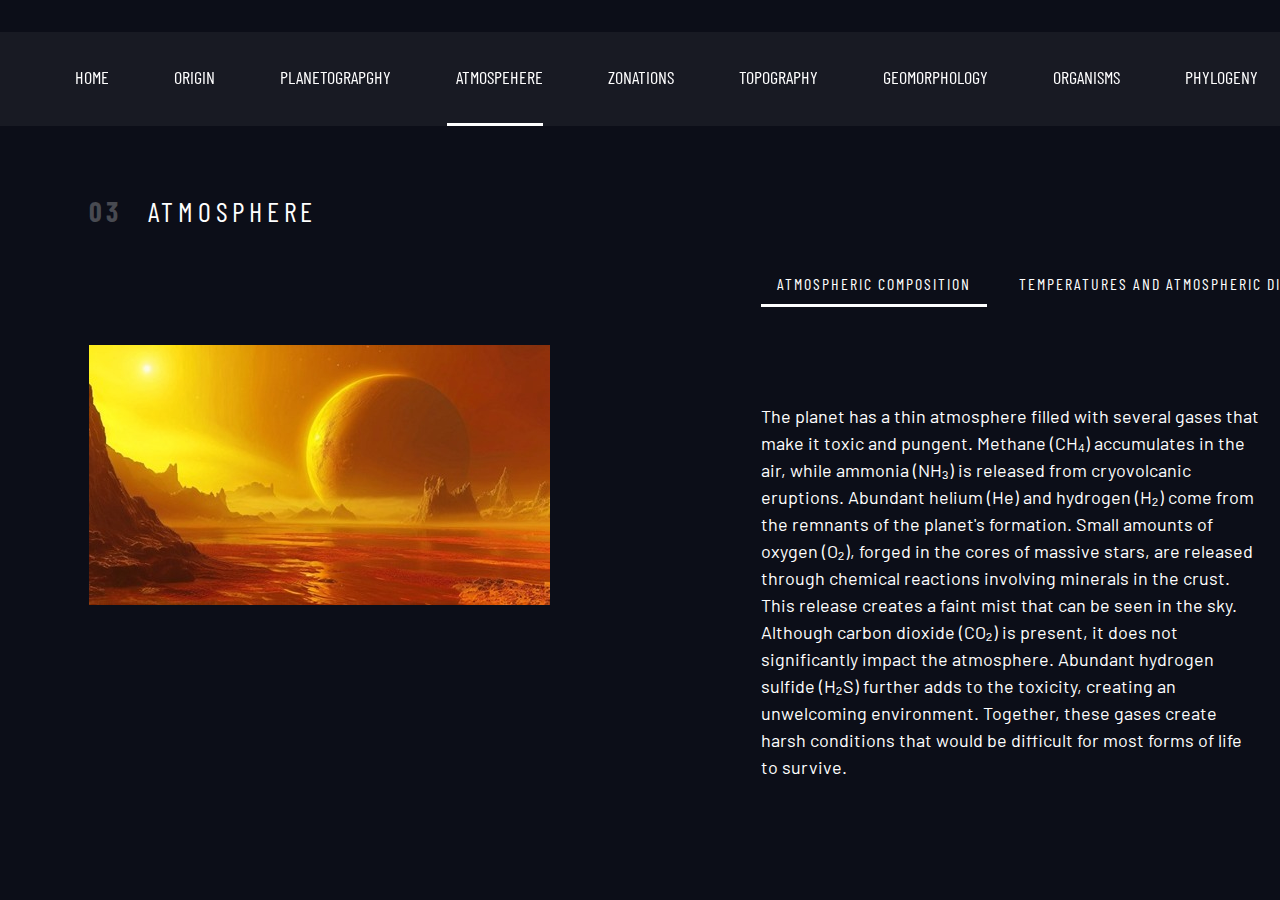
==== commit 60bbb1b1: "transitions" ====
--- a/atmosphere.html
+++ b/atmosphere.html
@@ -49,8 +49,8 @@
       <img src="assets/destination/atmosphere.jpeg" alt="the moon">
     </picture>
     <picture hidden id="mars-image">
-      <br> <br> <br> <source srcset="assets/destination/atmosphere.jpeg" type="image/jpeg">
-      <img src="assets/destination/atmosphere.jpeg" alt="the planet mars">
+      <br> <br> <br> <source srcset="assets/destination/atmosphere1.jpeg" type="image/jpeg">
+      <img src="assets/destination/atmosphere1.jpeg" alt="the planet mars">
     </picture>
     <picture hidden id="europa-image">
       <source srcset="assets/destination/image-europa.webp" type="image/webp">
@@ -81,9 +81,7 @@
       <!-- <p>See our planet as you’ve never seen it before. A perfect relaxing trip away to help 
       regain perspective and come back refreshed. While you’re there, take in some history 
       by visiting the Luna 2 and Apollo 11 landing sites.</p> -->
-      <p>
-        Methane (CH₄) accumulates in the thin atmosphere. Ammonia (NH₃), released by cryovolcanic eruptions, adds to the toxic and pungent atmosphere, creating a faint mist visible in the planet's sky. Carbon dioxide (CO₂), though emitted by volcanic activity, is not a significant contributor. Hydrogen sulfide (H₂S) further increases the overall toxicity of the atmosphere.
-      </p>
+      <p>The planet has a thin atmosphere filled with several gases that make it toxic and pungent. Methane (CH₄) accumulates in the air, while ammonia (NH₃) is released from cryovolcanic eruptions. Abundant helium (He) and hydrogen (H₂) come from the remnants of the planet's formation. Small amounts of oxygen (O₂), forged in the cores of massive stars, are released through chemical reactions involving minerals in the crust. This release creates a faint mist that can be seen in the sky. Although carbon dioxide (CO₂) is present, it does not significantly impact the atmosphere. Abundant hydrogen sulfide (H₂S) further adds to the toxicity, creating an unwelcoming environment. Together, these gases create harsh conditions that would be difficult for most forms of life to survive.</p>
      <!-- <div class="destination-meta flex">
         <div>
           <h3 class="text-accent fs-200 uppercase">Avg. distance</h3>
@@ -100,7 +98,7 @@
     <article hidden class="destination-info flow" id="mars-tab" tabindex="0"  role="tabpanel">
       <h2 class="fs-500 uppercase ff-serif"></h2>
 
-      <p>Atmospheric temperatures and distribution across the planet vary significantly. The atmosphere is thick and dense near the poles, while it becomes comparatively thinner toward the equator. Around the equator, sluggish air currents result from the planet's low heat energy, creating stagnant zones where toxic gases can accumulate near the surface. Temperatures in this region reach around 200°C. At the poles, thick fogs and icy winds sweep across frozen oceans, with frequent snowstorms. Temperatures at the North Pole range from -5°C to 5°C, while the South Pole experiences temperatures between 0°C and 2°C.</p>
+      <p>Atmospheric temperatures and distribution across the planet vary significantly. The atmosphere is thick and dense near the poles, while it becomes comparatively thinner toward the equator. Around the equator, sluggish air currents result from the planet's low heat energy that creates stagnant zones where toxic gases can accumulate near the surface, with temperatures reaching around 200°C. At the poles, thick fogs and icy winds sweep across frozen oceans, leading to frequent snowstorms. Temperatures at the North Pole range from -5°C to 5°C, while the South Pole experiences temperatures between 0°C and 2°C. An ozone layer, thinner than Earth's, has formed over millions of years as a result of oxygen (O₂) released through chemical reactions involving minerals in the crust. This oxygen, originally forged in the cores of massive stars, contributes to the ozone layer, which protects life from the harmful ultraviolet radiation emitted by the dwarf star, that provides a critical shield against its deadly rays. Despite the oxygen being less abundant than on Earth, this layer plays a vital role in maintaining a habitable environment.</p>
       
       <!--<div class="destination-meta flex">
         <div>
--- a/index.css
+++ b/index.css
@@ -284,7 +284,7 @@
   
   .large-button {
     font-size: 2rem;
-    position: relative;
+    position: absolute;
     display: inline-grid;
     z-index: 1;
     place-items: center;
@@ -937,4 +937,12 @@
       '. content .';
   }
 }
-/* ... other responsive styles ... */+/* ... other responsive styles ... */
+body {
+  opacity: 1;
+  transition: opacity 0.5s ease-in-out;
+}
+
+body.fade-out {
+  opacity: 0;
+}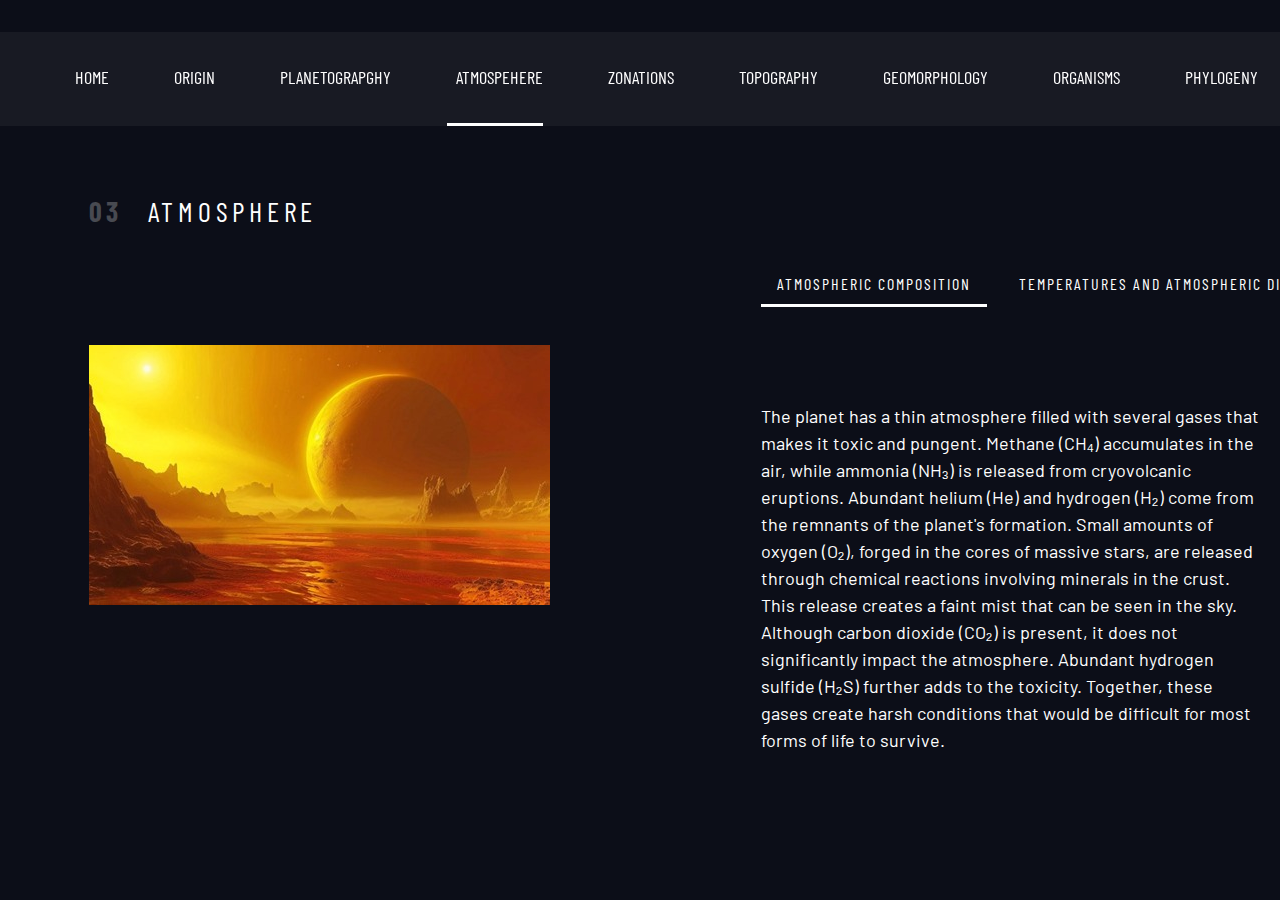
==== commit a30bf502: "More changes" ====
--- a/atmosphere.html
+++ b/atmosphere.html
@@ -81,7 +81,7 @@
       <!-- <p>See our planet as you’ve never seen it before. A perfect relaxing trip away to help 
       regain perspective and come back refreshed. While you’re there, take in some history 
       by visiting the Luna 2 and Apollo 11 landing sites.</p> -->
-      <p>The planet has a thin atmosphere filled with several gases that make it toxic and pungent. Methane (CH₄) accumulates in the air, while ammonia (NH₃) is released from cryovolcanic eruptions. Abundant helium (He) and hydrogen (H₂) come from the remnants of the planet's formation. Small amounts of oxygen (O₂), forged in the cores of massive stars, are released through chemical reactions involving minerals in the crust. This release creates a faint mist that can be seen in the sky. Although carbon dioxide (CO₂) is present, it does not significantly impact the atmosphere. Abundant hydrogen sulfide (H₂S) further adds to the toxicity, creating an unwelcoming environment. Together, these gases create harsh conditions that would be difficult for most forms of life to survive.</p>
+      <p>The planet has a thin atmosphere filled with several gases that makes it toxic and pungent. Methane (CH₄) accumulates in the air, while ammonia (NH₃) is released from cryovolcanic eruptions. Abundant helium (He) and hydrogen (H₂) come from the remnants of the planet's formation. Small amounts of oxygen (O₂), forged in the cores of massive stars, are released through chemical reactions involving minerals in the crust. This release creates a faint mist that can be seen in the sky. Although carbon dioxide (CO₂) is present, it does not significantly impact the atmosphere. Abundant hydrogen sulfide (H₂S) further adds to the toxicity. Together, these gases create harsh conditions that would be difficult for most forms of life to survive.</p>
      <!-- <div class="destination-meta flex">
         <div>
           <h3 class="text-accent fs-200 uppercase">Avg. distance</h3>
@@ -98,7 +98,7 @@
     <article hidden class="destination-info flow" id="mars-tab" tabindex="0"  role="tabpanel">
       <h2 class="fs-500 uppercase ff-serif"></h2>
 
-      <p>Atmospheric temperatures and distribution across the planet vary significantly. The atmosphere is thick and dense near the poles, while it becomes comparatively thinner toward the equator. Around the equator, sluggish air currents result from the planet's low heat energy that creates stagnant zones where toxic gases can accumulate near the surface, with temperatures reaching around 200°C. At the poles, thick fogs and icy winds sweep across frozen oceans, leading to frequent snowstorms. Temperatures at the North Pole range from -5°C to 5°C, while the South Pole experiences temperatures between 0°C and 2°C. An ozone layer, thinner than Earth's, has formed over millions of years as a result of oxygen (O₂) released through chemical reactions involving minerals in the crust. This oxygen, originally forged in the cores of massive stars, contributes to the ozone layer, which protects life from the harmful ultraviolet radiation emitted by the dwarf star, that provides a critical shield against its deadly rays. Despite the oxygen being less abundant than on Earth, this layer plays a vital role in maintaining a habitable environment.</p>
+      <p>Atmospheric temperatures and distribution across the planet vary significantly. The atmosphere is thick and dense near the poles, while it becomes comparatively thinner toward the equator. Around the equator, sluggish air currents result from the planet's low heat energy that creates stagnant zones where toxic gases can accumulate near the surface, with temperatures reaching around 200°C. At the poles, thick fogs and icy winds sweep across frozen oceans, leading to frequent snowstorms. Temperatures at the North Pole range from -10°C to 2°C, while the South Pole experiences temperatures between 0°C and 2°C. An ozone layer, thinner than Earth's, has formed over millions of years as a result of oxygen (O₂) released through chemical reactions involving minerals in the crust. This oxygen, originally forged in the cores of massive stars, contributes to the ozone layer, which protects life from the harmful ultraviolet radiation emitted by the dwarf star, that provides a critical shield against its deadly rays. Despite the oxygen being less abundant than on Earth, this layer plays a vital role in maintaining a habitable environment.</p>
       
       <!--<div class="destination-meta flex">
         <div>
--- a/index.css
+++ b/index.css
@@ -945,4 +945,4 @@
 
 body.fade-out {
   opacity: 0;
-}+}
